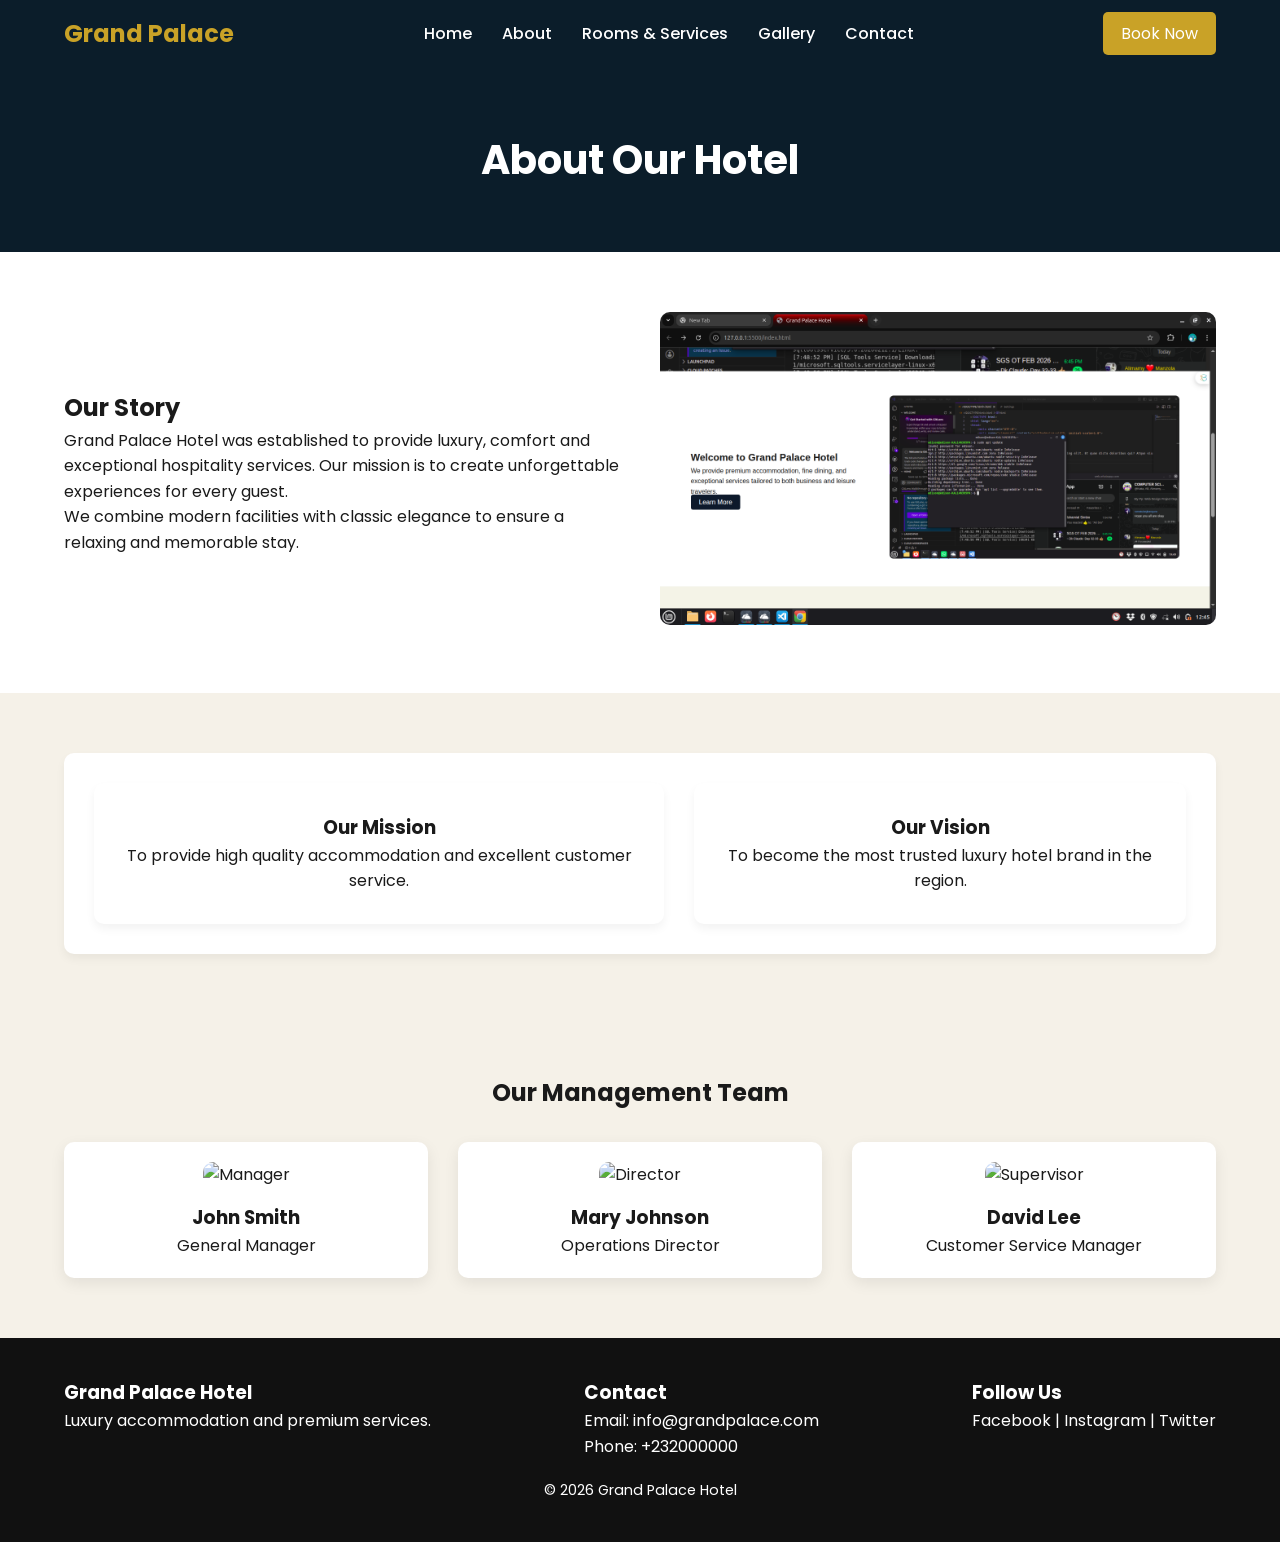
==== about.html @ d4d36ca4 "Deleted the other gallery file and made all html file  take the style1 css" ====
<!DOCTYPE html>
<html lang="en">

<head>

<meta charset="UTF-8">
<meta name="viewport" content="width=device-width, initial-scale=1.0">

<title>About – Grand Palace Hotel</title>

<link rel="stylesheet" href="css/style1.css">

<link href="https://fonts.googleapis.com/css2?family=Poppins:wght@300;400;600&display=swap" rel="stylesheet">

</head>

<body>

<!-- HEADER -->
<header>

<nav class="navbar">

<div class="logo">
<h1>Grand Palace</h1>
</div>

<ul class="nav-links">

<li><a href="index.html">Home</a></li>

<li><a href="about.html">About</a></li>

<li><a href="rooms.html">Rooms & Services</a></li>

<li><a href="gallery.html">Gallery</a></li>

<li><a href="contact.html">Contact</a></li>

</ul>

<div class="nav-btn">
<a href="contact.html" class="btn-book">Book Now</a>
</div>

</nav>

</header>


<main>

<!-- PAGE BANNER -->

<section class="page-banner">

<h2>About Our Hotel</h2>

</section>


<!-- OUR STORY -->

<section class="about-section">

<div class="container">

<div class="about-text">

<h2>Our Story</h2>

<p>
Grand Palace Hotel was established to provide luxury,
comfort and exceptional hospitality services.
Our mission is to create unforgettable experiences
for every guest.
</p>

<p>
We combine modern facilities with classic elegance
to ensure a relaxing and memorable stay.
</p>

</div>

<div class="about-image">

<img src="images/hotel1.png" alt="Hotel building">

</div>

</div>

</section>


<!-- MISSION VISION -->

<section class="mission">

<div class="container">

<div>

<h3>Our Mission</h3>

<p>
To provide high quality accommodation and excellent
customer service.
</p>

</div>

<div>

<h3>Our Vision</h3>

<p>
To become the most trusted luxury hotel brand
in the region.
</p>

</div>

</div>

</section>


<!-- TEAM -->

<section class="team">

<h2>Our Management Team</h2>

<div class="team-grid">

<div class="team-card">

<img src="images/team1.jpg" alt="Manager">

<h3>John Smith</h3>

<p>General Manager</p>

</div>

<div class="team-card">

<img src="images/team2.jpg" alt="Director">

<h3>Mary Johnson</h3>

<p>Operations Director</p>

</div>

<div class="team-card">

<img src="images/team3.jpg" alt="Supervisor">

<h3>David Lee</h3>

<p>Customer Service Manager</p>

</div>

</div>

</section>

</main>


<!-- FOOTER -->

<footer>

<div class="footer-container">

<div>

<h3>Grand Palace Hotel</h3>

<p>Luxury accommodation and premium services.</p>

</div>

<div>

<h3>Contact</h3>

<p>Email: info@grandpalace.com</p>

<p>Phone: +232000000</p>

</div>

<div>

<h3>Follow Us</h3>

<p>Facebook | Instagram | Twitter</p>

</div>

</div>

<p class="footer-bottom">

© 2026 Grand Palace Hotel

</p>

</footer>

</body>

</html>
---- css/style1.css ----
/* ================================
   CSS RESET
================================ */

*{
margin:0;
padding:0;
box-sizing:border-box;
}

body{
font-family:'Poppins',sans-serif;
line-height:1.6;
background-color:var(--secondary-beige);
color:var(--text-dark);
}


/* ================================
   CSS VARIABLES
================================ */

:root{

--primary-dark:#0B1D2A;

--primary-gold:#C9A227;

--secondary-beige:#F5F1E8;

--text-dark:#1A1A1A;

--white:#FFFFFF;

--border-light:#E5E5E5;

}


/* ================================
   GLOBAL CONTAINER
================================ */

.container{

width:90%;

max-width:1200px;

margin:auto;

}


/* ================================
   NAVBAR
================================ */

header{

background:var(--primary-dark);

color:var(--white);

}

.navbar{

display:flex;

justify-content:space-between;

align-items:center;

padding:15px 5%;

}

.logo h1{

color:var(--primary-gold);

}

.nav-links{

list-style:none;

display:flex;

}

.nav-links li{

margin:0 15px;

}

.nav-links a{

text-decoration:none;

color:var(--white);

font-weight:500;

transition:0.3s;

}

.nav-links a:hover{

color:var(--primary-gold);

}


/* NAV BUTTON */

.btn-book{

background:var(--primary-gold);

color:var(--white);

padding:10px 18px;

text-decoration:none;

border-radius:5px;

transition:0.3s;

}

.btn-book:hover{

background:#a8841d;

}


/* ================================
   HERO
================================ */

.hero{

height:90vh;

background:url('../images/hero.jpg') center/cover no-repeat;

display:flex;

justify-content:center;

align-items:center;

text-align:center;

color:var(--white);

}

.hero-content h2{

font-size:3rem;

margin-bottom:15px;

}

.hero-content p{

font-size:1.2rem;

margin-bottom:20px;

}


/* ================================
   BUTTONS
================================ */

.btn-primary{

background:var(--primary-gold);

color:var(--white);

padding:12px 25px;

text-decoration:none;

border-radius:5px;

transition:0.3s;

}

.btn-primary:hover{

background:#a8841d;

}

.btn-secondary{

background:var(--primary-dark);

color:var(--white);

padding:10px 20px;

text-decoration:none;

border-radius:5px;

display:inline-block;

margin-top:15px;

}


/* ================================
   ABOUT PREVIEW (HOME)
================================ */

.about-preview{

padding:60px 0;

background:var(--white);

}

.about-preview .container{

display:flex;

gap:40px;

align-items:center;

}

.about-image img{

width:100%;

border-radius:10px;

}


/* ================================
   ROOMS PREVIEW (HOME)
================================ */

.rooms-preview{

padding:60px 5%;

text-align:center;

}

.room-grid{

display:flex;

gap:30px;

margin-top:30px;

}

.room-card{

background:var(--white);

padding:20px;

border-radius:10px;

box-shadow:0 5px 15px rgba(0,0,0,0.1);

flex:1;

transition:0.3s;

}

.room-card:hover{

transform:translateY(-5px);

}

.room-card img{

width:100%;

border-radius:10px;

margin-bottom:15px;

}


/* ================================
   PAGE BANNER (ABOUT + ROOMS)
================================ */

.page-banner{

background:var(--primary-dark);

color:var(--white);

text-align:center;

padding:60px 20px;

}

.page-banner h2{

font-size:2.5rem;

}


/* ================================
   ABOUT PAGE
================================ */

.about-section{

padding:60px 0;

background:var(--white);

}

.about-section .container{

display:flex;

gap:40px;

align-items:center;

}

.about-text{

flex:1;

}

.about-image{

flex:1;

}

.about-image img{

width:100%;

border-radius:10px;

}


/* MISSION */

.mission{

padding:60px 0;

text-align:center;

}

.mission .container{

display:flex;

gap:30px;

}

.mission div{

background:var(--white);

padding:30px;

border-radius:10px;

box-shadow:0 5px 10px rgba(0,0,0,0.05);

}


/* TEAM */

.team{

padding:60px 5%;

text-align:center;

background:var(--secondary-beige);

}

.team-grid{

display:flex;

gap:30px;

margin-top:30px;

}

.team-card{

background:var(--white);

padding:20px;

border-radius:10px;

flex:1;

box-shadow:0 5px 15px rgba(0,0,0,0.08);

}

.team-card img{

width:100%;

border-radius:10px;

margin-bottom:15px;

}


/* ================================
   ROOMS PAGE
================================ */

.rooms-page{

padding:60px 5%;

text-align:center;

background:var(--white);

}


/* SERVICES */

.services{

padding:60px 5%;

text-align:center;

}

.services-grid{

display:flex;

gap:30px;

margin-top:30px;

}

.services-grid div{

background:var(--white);

padding:25px;

border-radius:10px;

flex:1;

box-shadow:0 5px 15px rgba(0,0,0,0.08);

}


/* ================================
   GALLERY (READY)
================================ */

.gallery{

padding:60px 5%;

text-align:center;

}

.gallery-grid{

display:grid;

grid-template-columns:repeat(3,1fr);

gap:20px;

margin-top:30px;

}

.gallery-grid img{

width:100%;

border-radius:10px;

transition:0.3s;

}

.gallery-grid img:hover{

transform:scale(1.05);

}


/* ================================
   CONTACT (READY)
================================ */

.contact{

padding:60px 5%;

background:var(--white);

}

.contact-container{

display:flex;

gap:40px;

}

.contact-form{

flex:1;

}

.contact-form input,
.contact-form textarea{

width:100%;

padding:12px;

margin-bottom:15px;

border:1px solid var(--border-light);

border-radius:5px;

}

.contact-info{

flex:1;

}


/* ================================
   CTA
================================ */

.cta{

background:var(--primary-dark);

color:var(--white);

text-align:center;

padding:50px 20px;

}

.cta h2{

margin-bottom:20px;

}


/* ================================
   FOOTER
================================ */

footer{

background:#111;

color:var(--white);

padding:40px 5%;

}

.footer-container{

display:flex;

justify-content:space-between;

gap:30px;

}

.footer-bottom{

text-align:center;

margin-top:20px;

font-size:0.9rem;

}
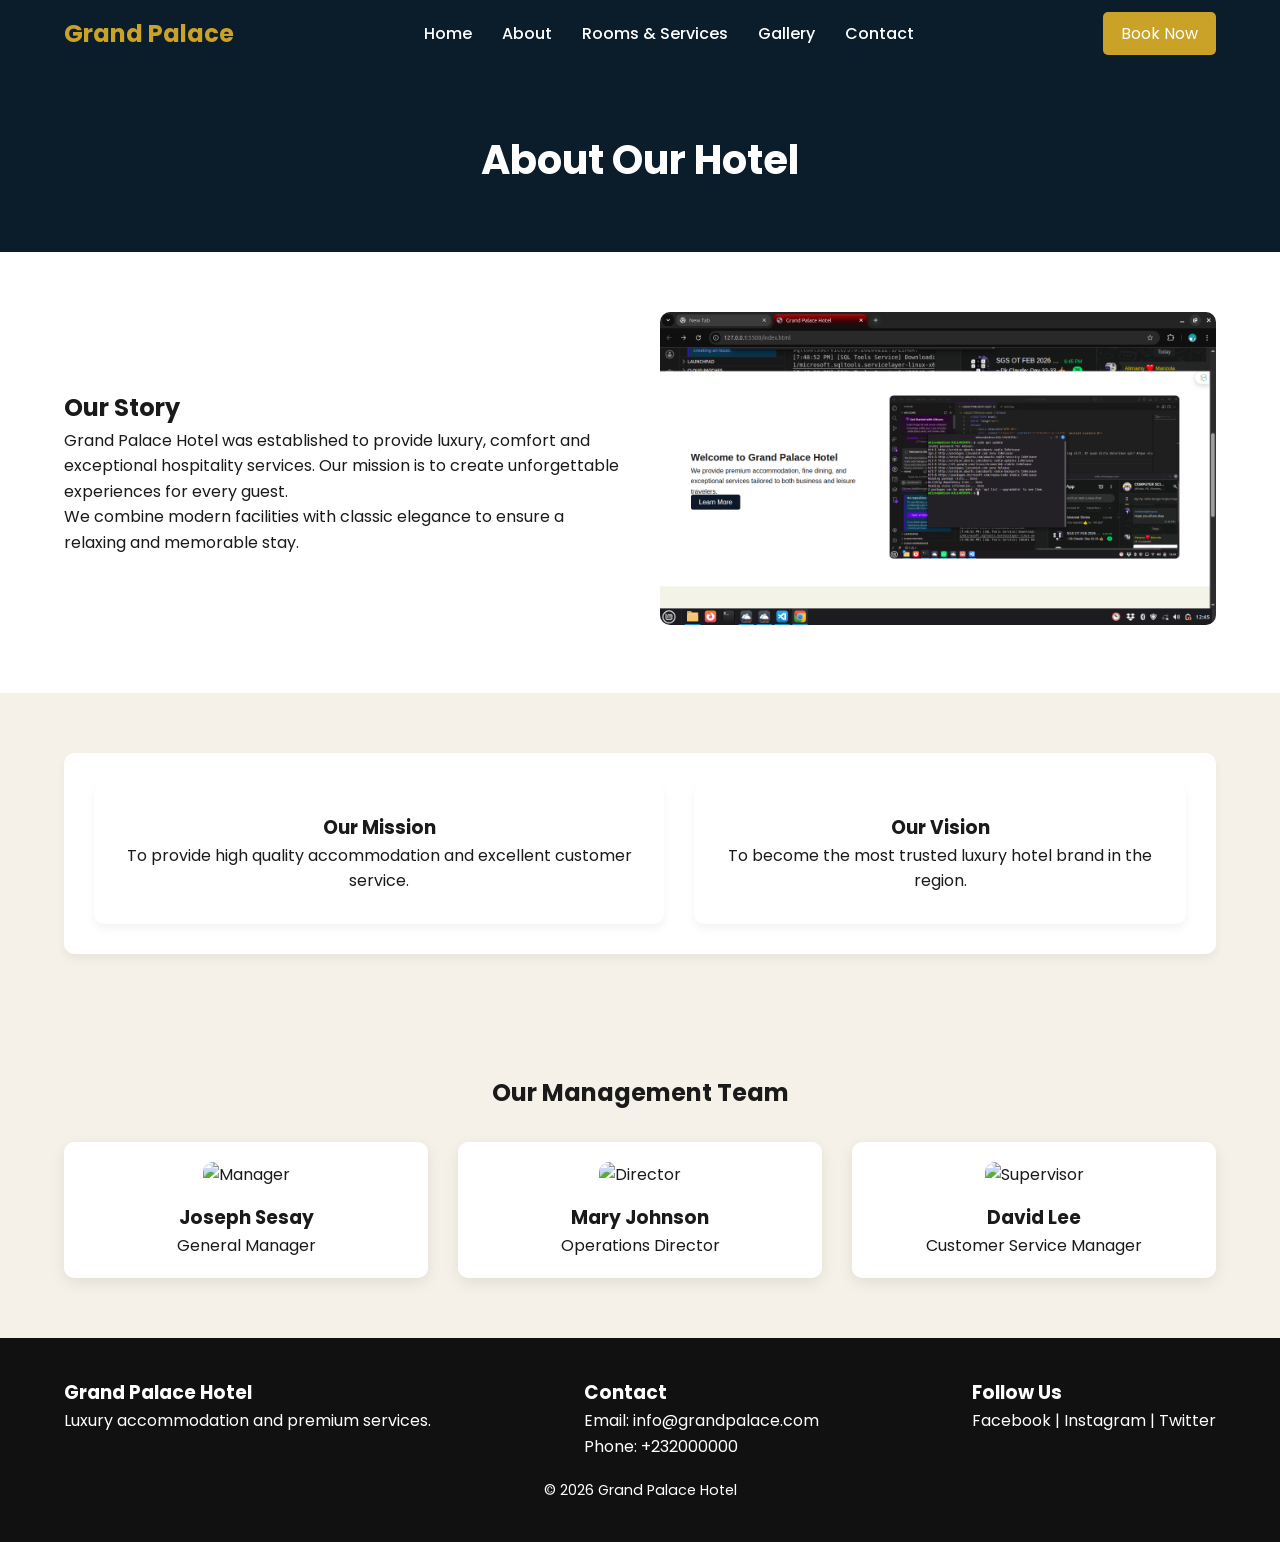
==== commit 62dc7e89: "just small changes" ====
--- a/about.html
+++ b/about.html
@@ -139,7 +139,7 @@
 
 <img src="images/team1.jpg" alt="Manager">
 
-<h3>John Smith</h3>
+<h3>Joseph Sesay</h3>
 
 <p>General Manager</p>
 
--- a/css/style1.css
+++ b/css/style1.css
@@ -148,7 +148,7 @@
 
 height:90vh;
 
-background:url('../images/hero.jpg') center/cover no-repeat;
+background:url('../images/hero.png') center/cover no-repeat;
 
 display:flex;
 
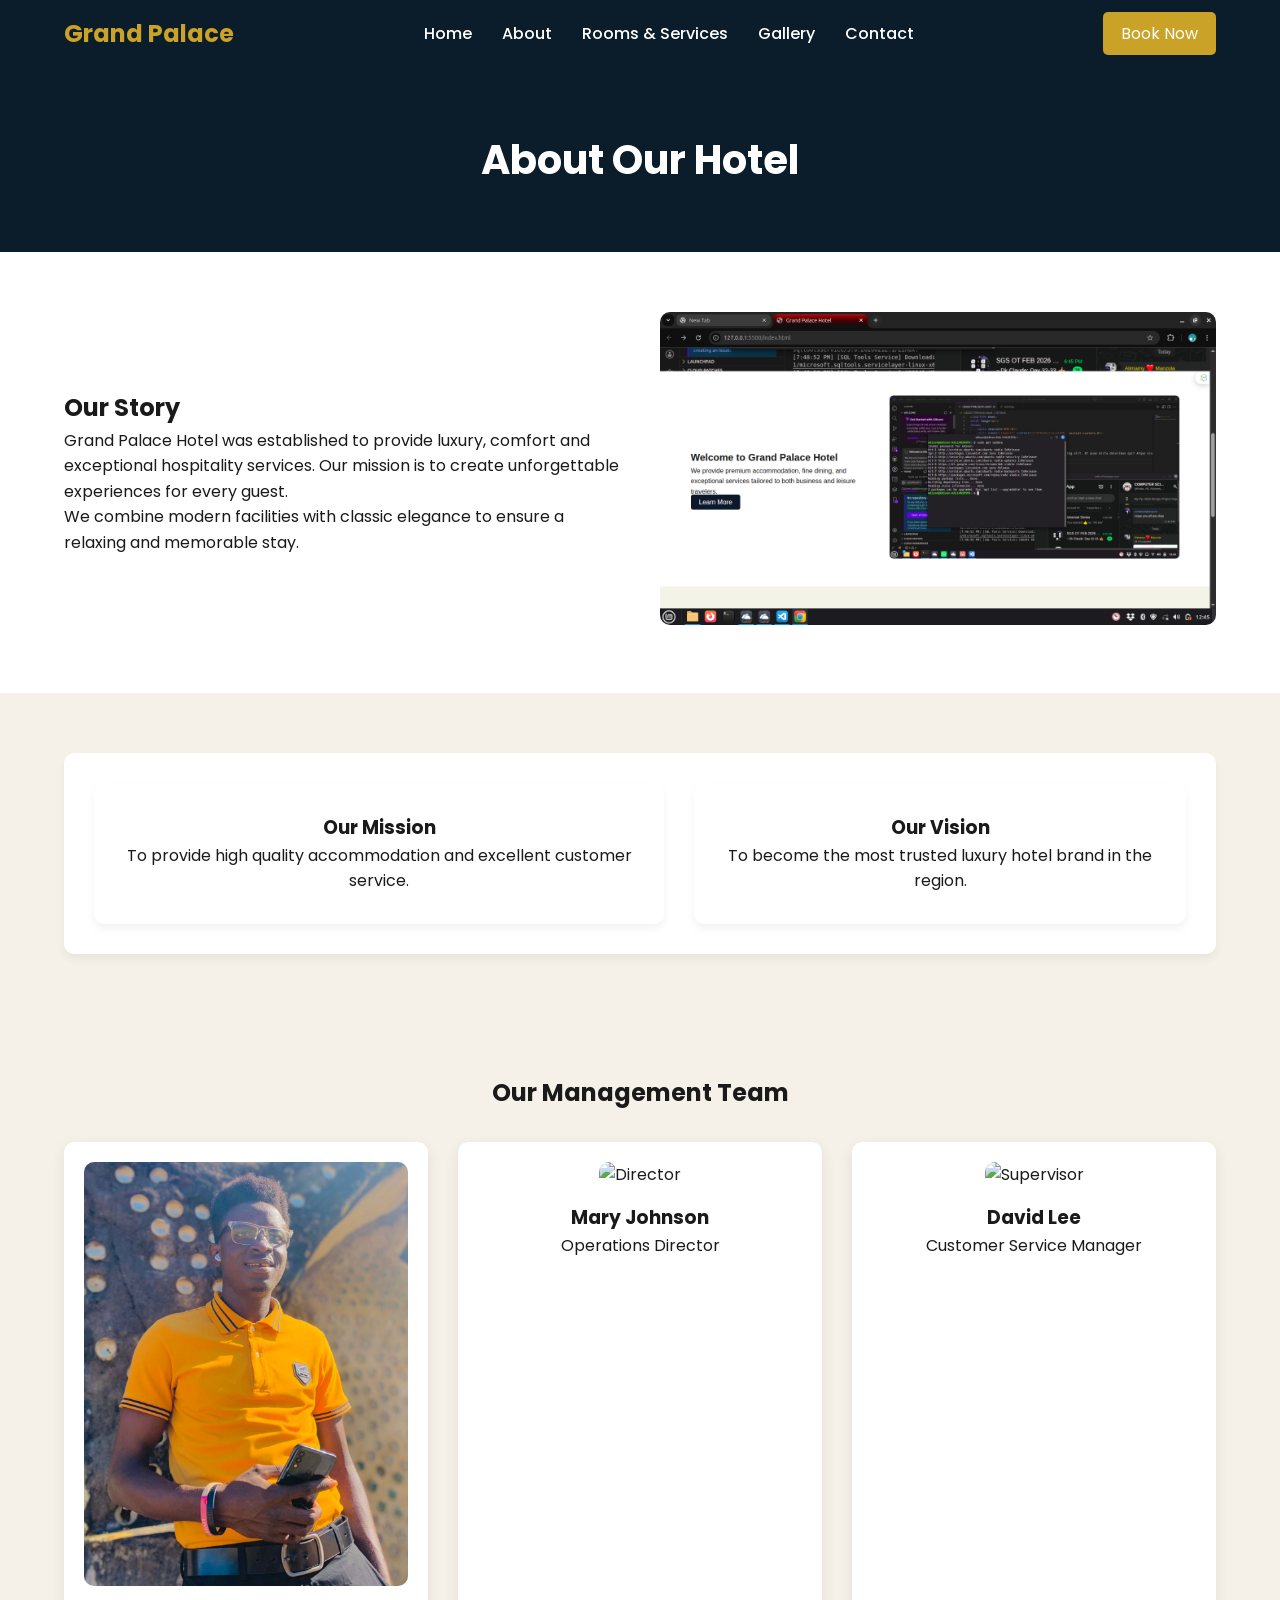
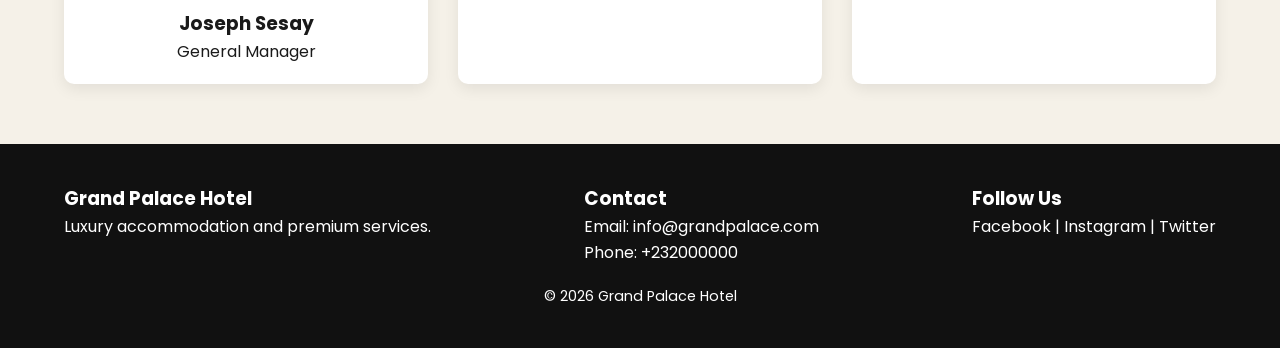
==== commit c212e1e1: "Joseph's photo upload" ====
--- a/about.html
+++ b/about.html
@@ -137,7 +137,7 @@
 
 <div class="team-card">
 
-<img src="images/team1.jpg" alt="Manager">
+<img src="images/team1.jpeg" alt="Manager">
 
 <h3>Joseph Sesay</h3>
 
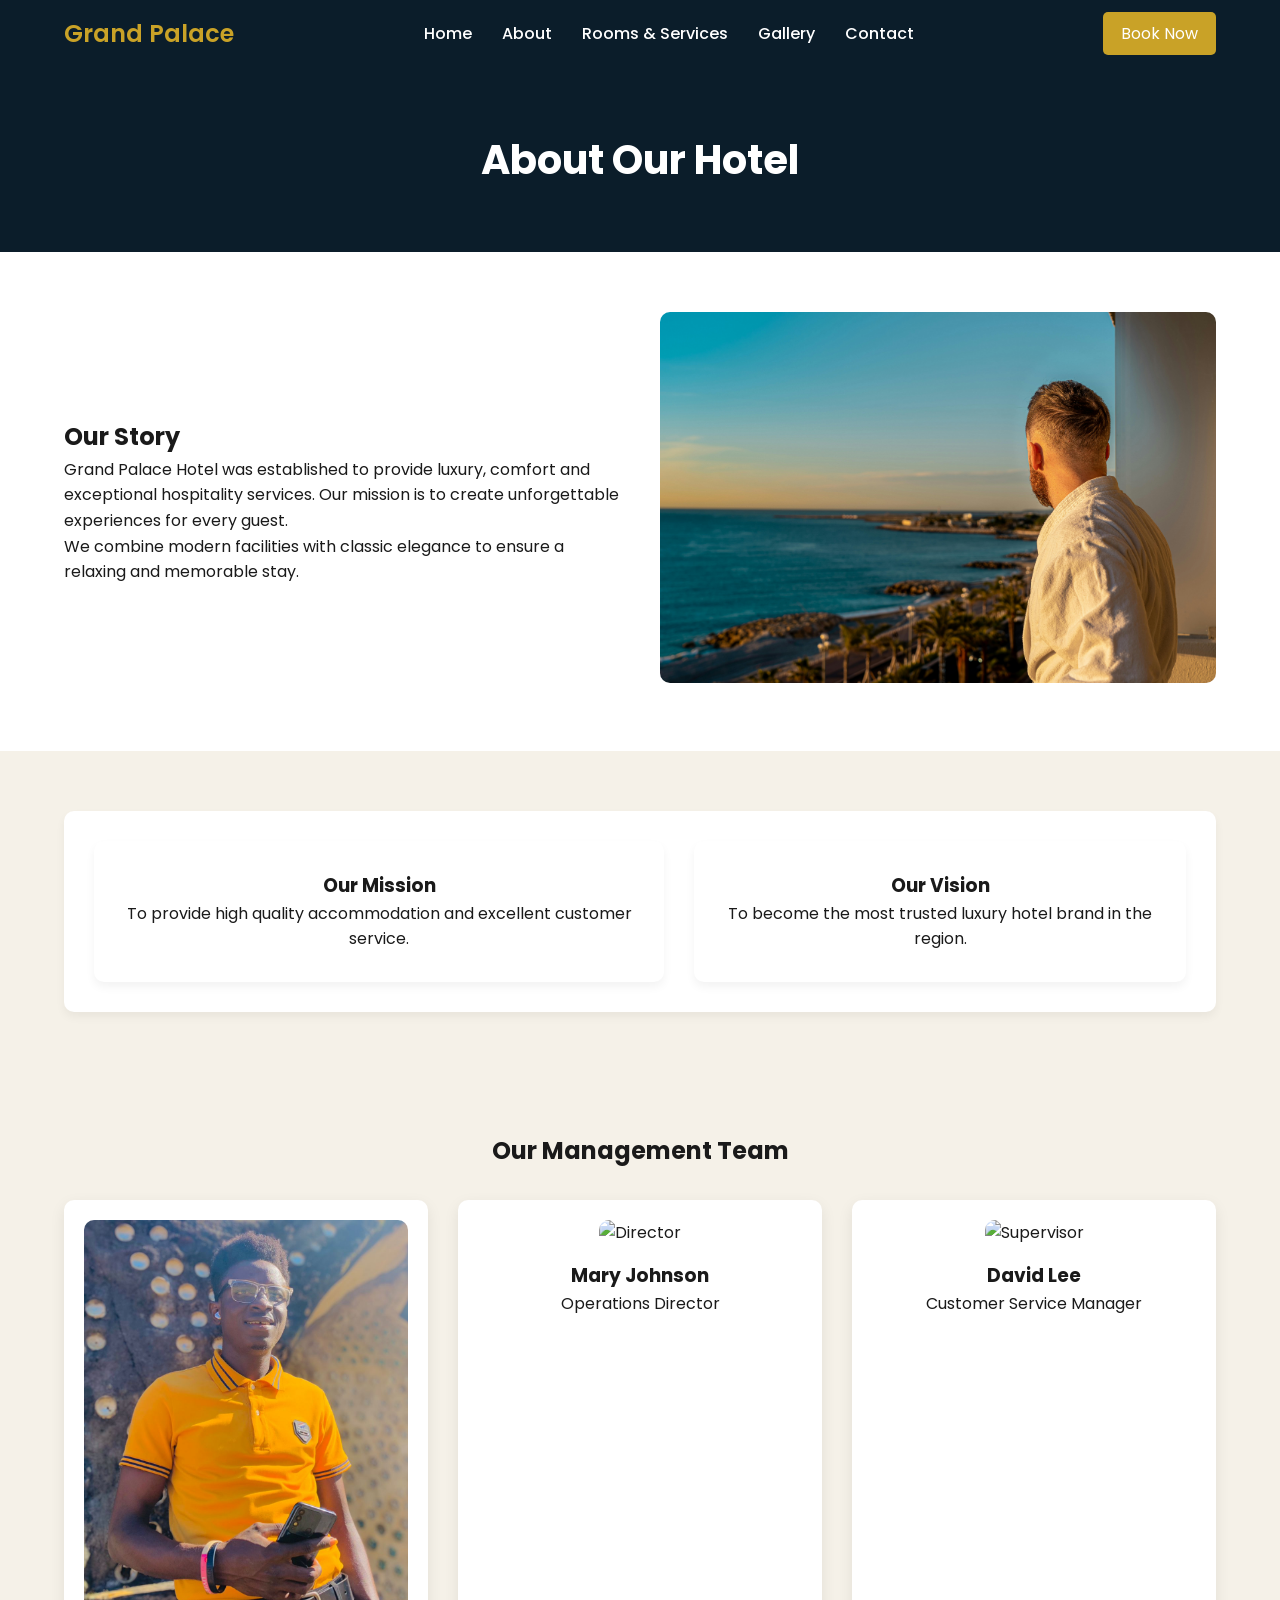
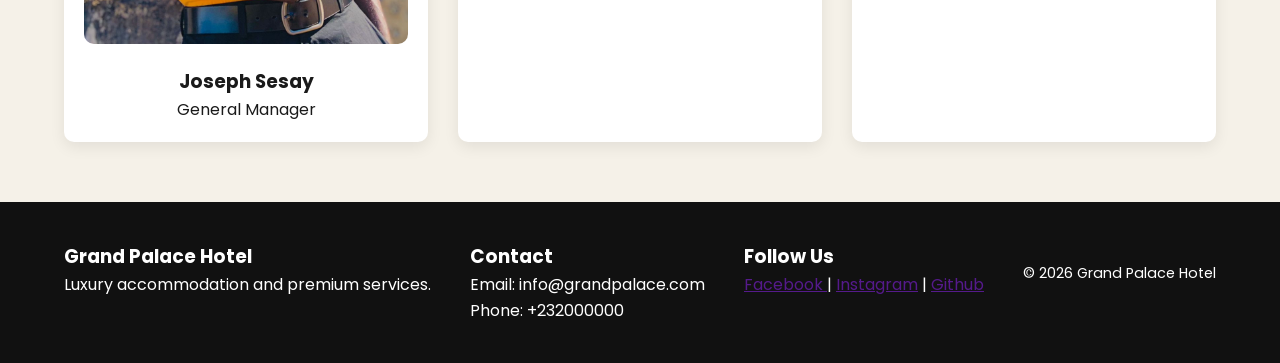
==== commit 7272f30b: "I have made the following changes to the files" ====
--- a/about.html
+++ b/about.html
@@ -21,9 +21,9 @@
 
 <nav class="navbar">
 
-<div class="logo">
-<h1>Grand Palace</h1>
-</div>
+    <div class="logo">
+        <h1><a href="index.html">Grand Palace</a></h1>
+    </div>
 
 <ul class="nav-links">
 
@@ -85,7 +85,7 @@
 
 <div class="about-image">
 
-<img src="images/hotel1.png" alt="Hotel building">
+<img src="images/about1.jpg" alt="Hotel building">
 
 </div>
 
@@ -196,15 +196,11 @@
 
 </div>
 
-<div>
-
-<h3>Follow Us</h3>
-
-<p>Facebook | Instagram | Twitter</p>
-
-</div>
-
-</div>
+<div class="footer-social">
+    <h3>Follow Us</h3>
+    <p><a href="">Facebook </a> | <a href="">Instagram</a> | <a href="">Github</a> </p>
+</div>
+
 
 <p class="footer-bottom">
 
--- a/css/style1.css
+++ b/css/style1.css
@@ -76,10 +76,17 @@
 
 }
 
-.logo h1{
+.logo h1 a{
 
 color:var(--primary-gold);
 
+font-weight:600;
+
+text-decoration:none;
+
+
+
+
 }
 
 .nav-links{
@@ -148,7 +155,7 @@
 
 height:90vh;
 
-background:url('../images/hero.png') center/cover no-repeat;
+background:url('../images/hero.jpg') center/cover no-repeat;
 
 display:flex;
 
@@ -168,15 +175,19 @@
 
 margin-bottom:15px;
 
-}
-
-.hero-content p{
+color: var(--primary-dark);
+
+}
+
+/* .hero-content p{
 
 font-size:1.2rem;
 
 margin-bottom:20px;
 
-}
+color: var(--primary-gold);
+
+} */
 
 
 /* ================================
@@ -185,9 +196,9 @@
 
 .btn-primary{
 
-background:var(--primary-gold);
-
-color:var(--white);
+background:var(--primary-dark);
+
+color:var(--primary-gold);
 
 padding:12px 25px;
 
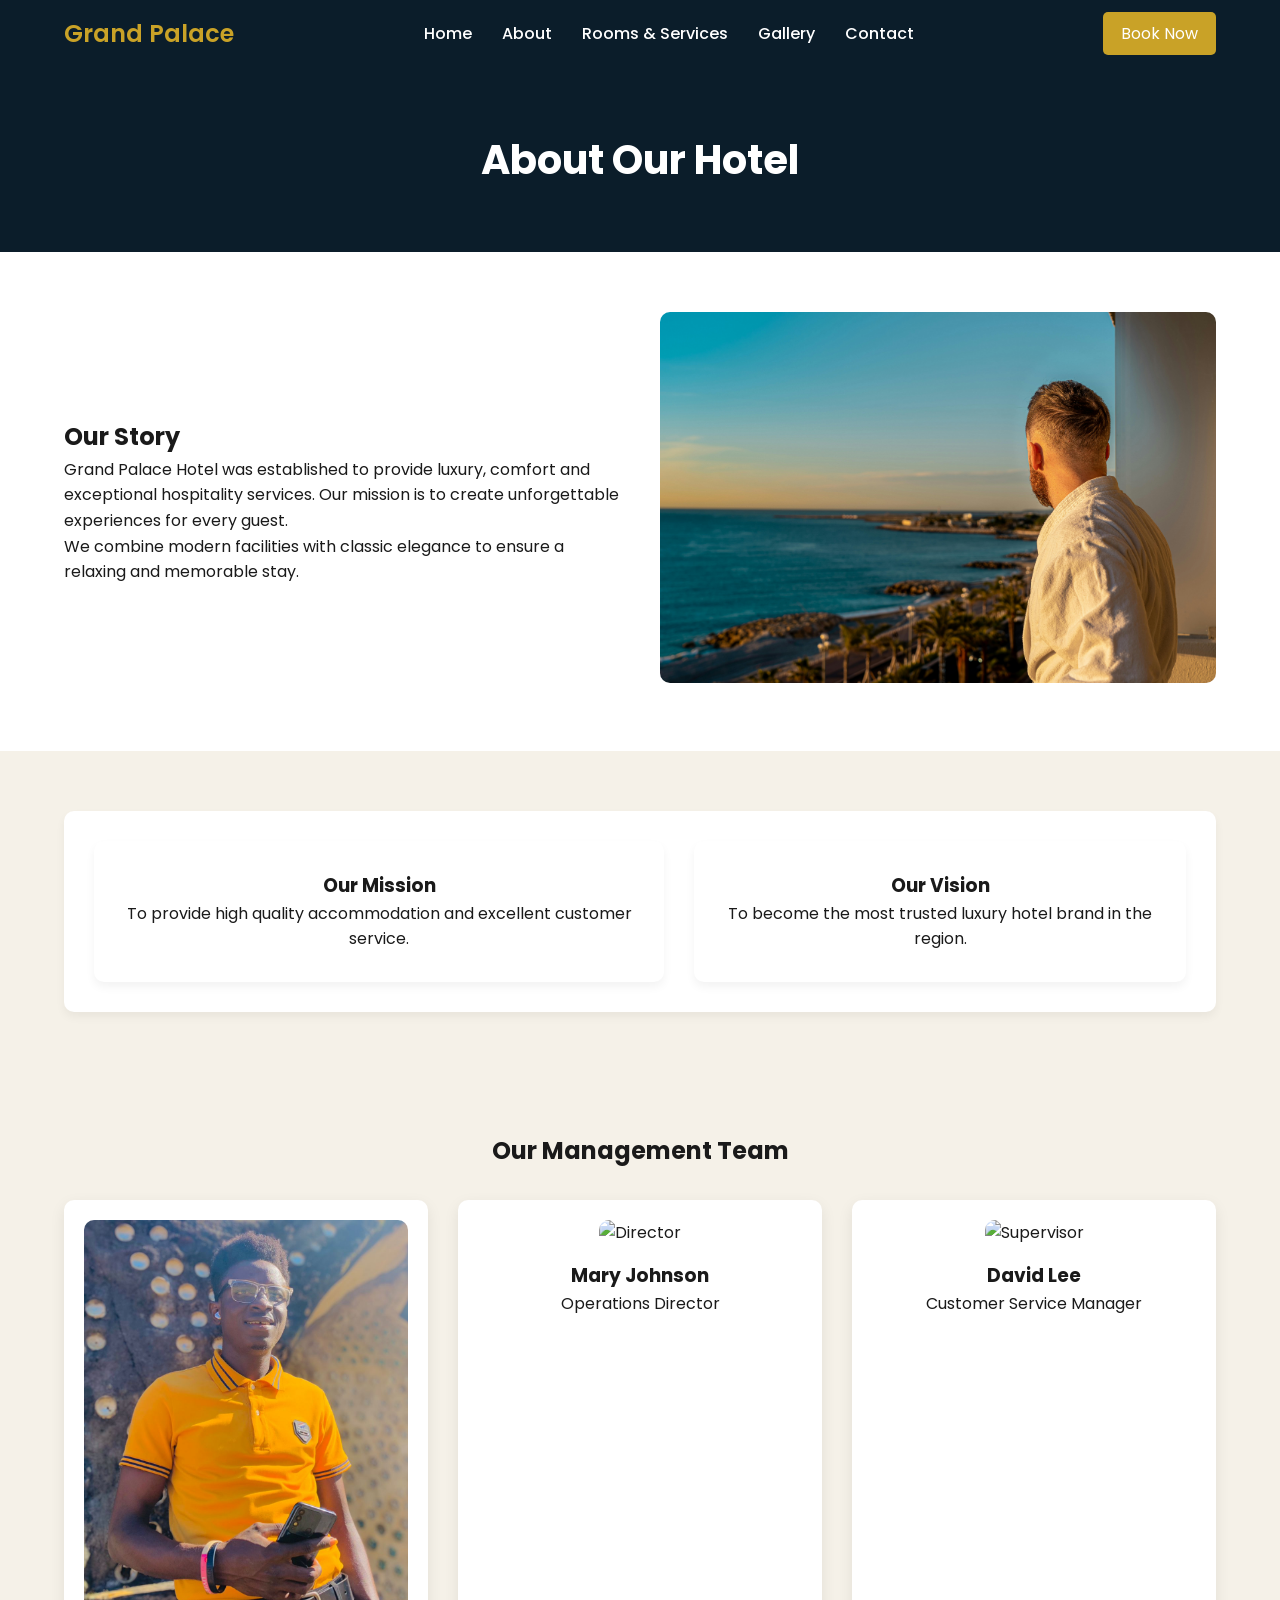
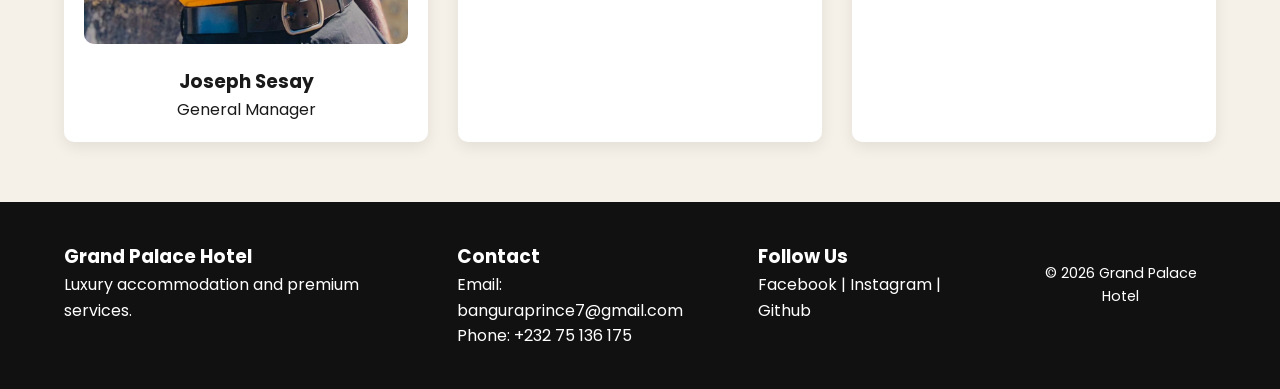
==== commit 73c7d325: "links intigration" ====
--- a/about.html
+++ b/about.html
@@ -190,15 +190,15 @@
 
 <h3>Contact</h3>
 
-<p>Email: info@grandpalace.com</p>
-
-<p>Phone: +232000000</p>
+<p>Email: banguraprince7@gmail.com</p>
+
+<p>Phone: +232 75 136 175</p>
 
 </div>
 
 <div class="footer-social">
     <h3>Follow Us</h3>
-    <p><a href="">Facebook </a> | <a href="">Instagram</a> | <a href="">Github</a> </p>
+    <p><a href="https://www.facebook.com/princee.bangura">Facebook </a> | <a href="https://www.instagram.com/drumsonessence?igsh=MXc2eG9qdm9hZjFkcA==">Instagram</a> | <a href="https://github.com/PrinceE-cyber">Github</a> </p>
 </div>
 
 
--- a/css/style1.css
+++ b/css/style1.css
@@ -320,6 +320,16 @@
 
 }
 
+.footer-social p a{
+   color:var(--white);
+   text-decoration: none;
+
+}
+
+.quick-links p a{
+   color:var(--primary-dark);
+   text-decoration: none;
+}
 
 /* ================================
    PAGE BANNER (ABOUT + ROOMS)
@@ -555,6 +565,13 @@
 
 }
 
+.cta {
+   linespace: 1.5;
+}
+
+.cta p{
+   margin-bottom: 15px;
+}
 
 /* ================================
    CONTACT (READY)
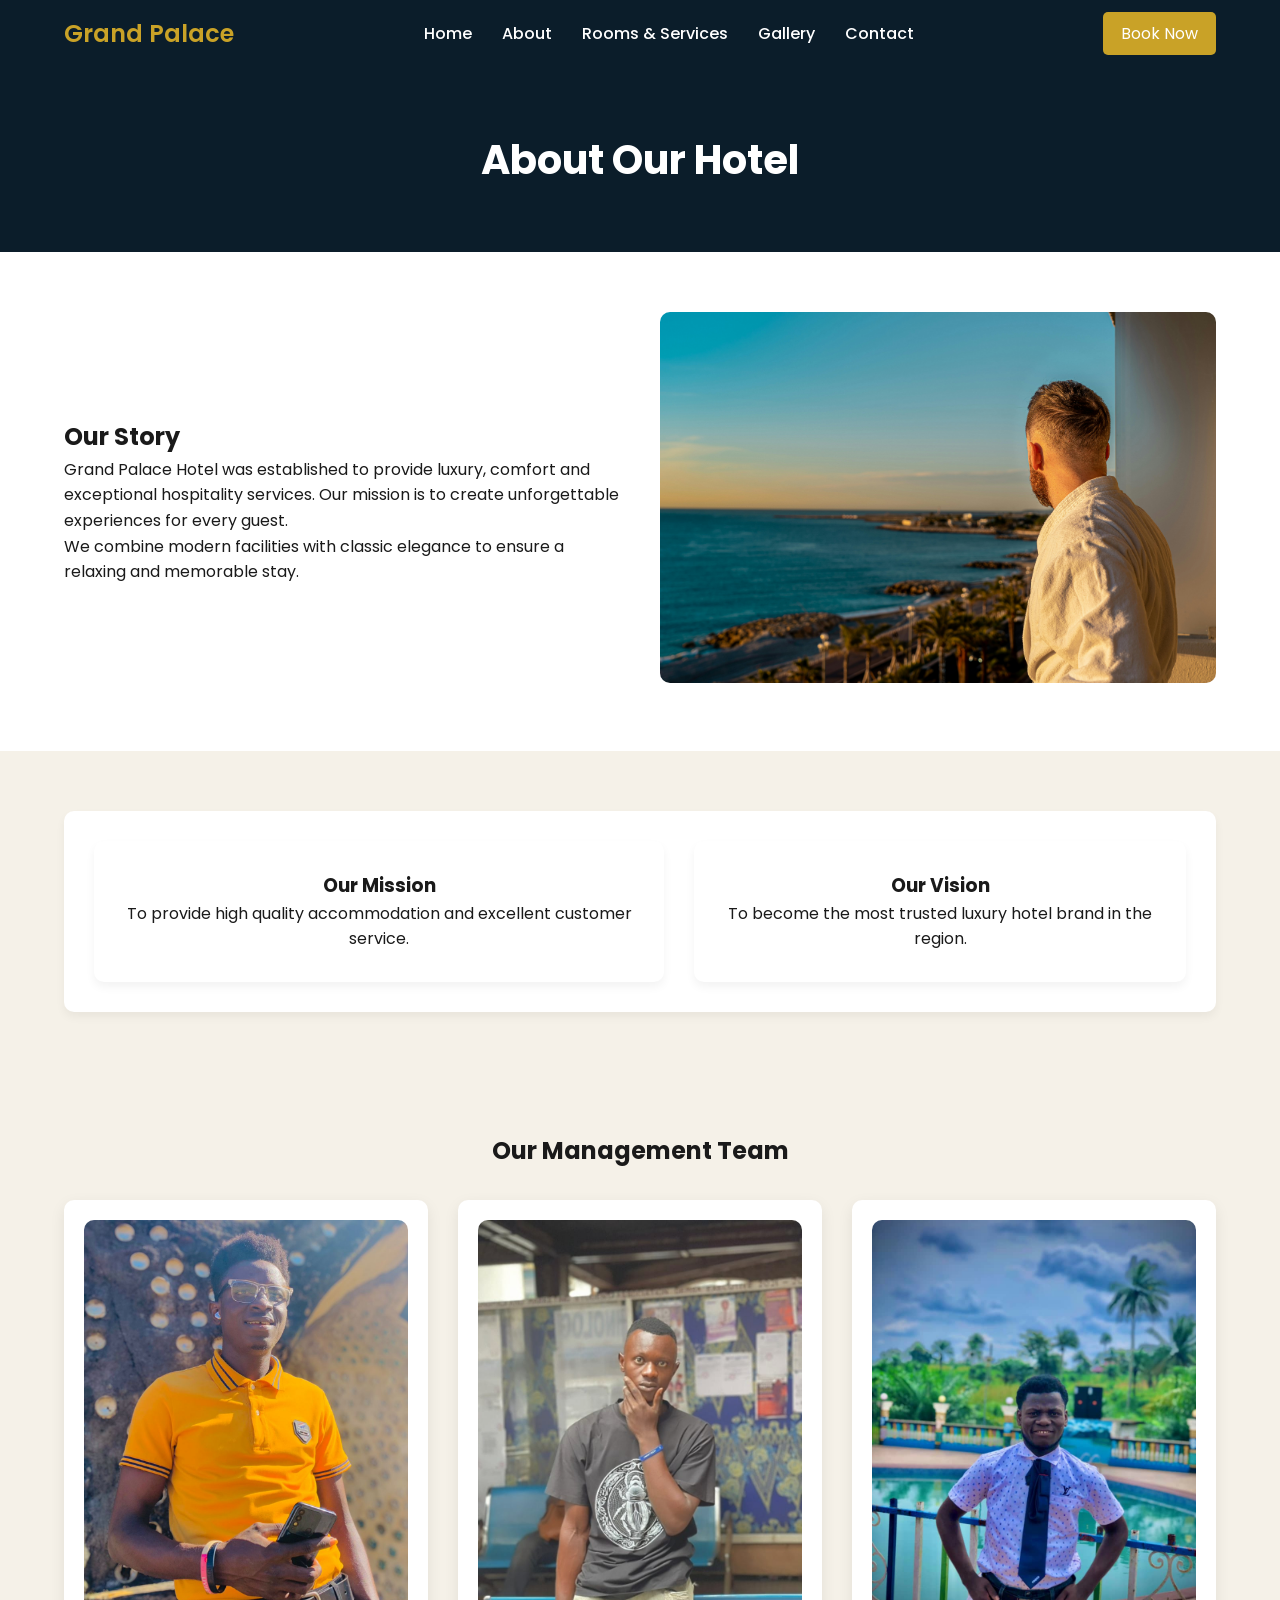
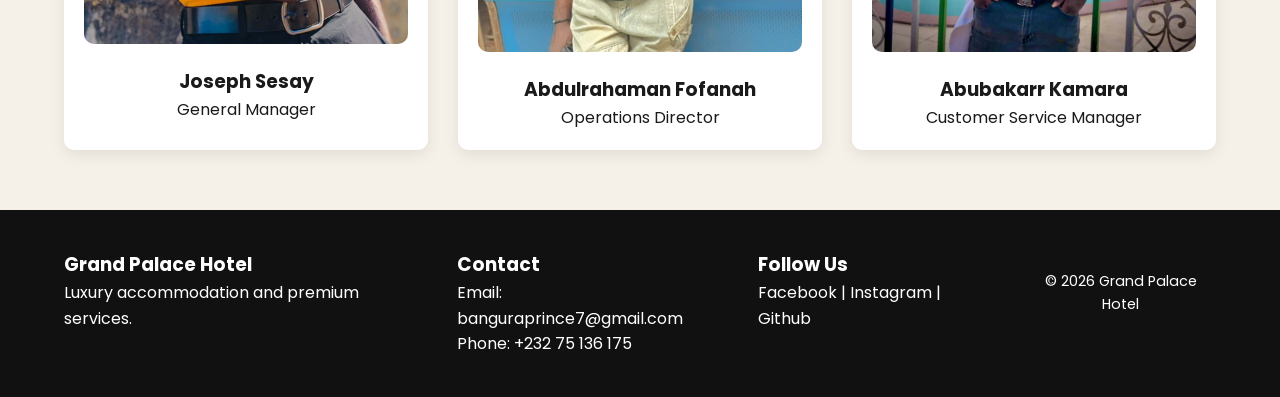
==== commit aa31adbf: "Added images" ====
--- a/about.html
+++ b/about.html
@@ -147,9 +147,9 @@
 
 <div class="team-card">
 
-<img src="images/team2.jpg" alt="Director">
-
-<h3>Mary Johnson</h3>
+<img src="images/team2.jpeg" alt="Director">
+
+<h3>Abdulrahaman Fofanah</h3>
 
 <p>Operations Director</p>
 
@@ -157,9 +157,9 @@
 
 <div class="team-card">
 
-<img src="images/team3.jpg" alt="Supervisor">
-
-<h3>David Lee</h3>
+<img src="images/team3.jpeg" alt="Supervisor">
+
+<h3>Abubakarr Kamara</h3>
 
 <p>Customer Service Manager</p>
 
